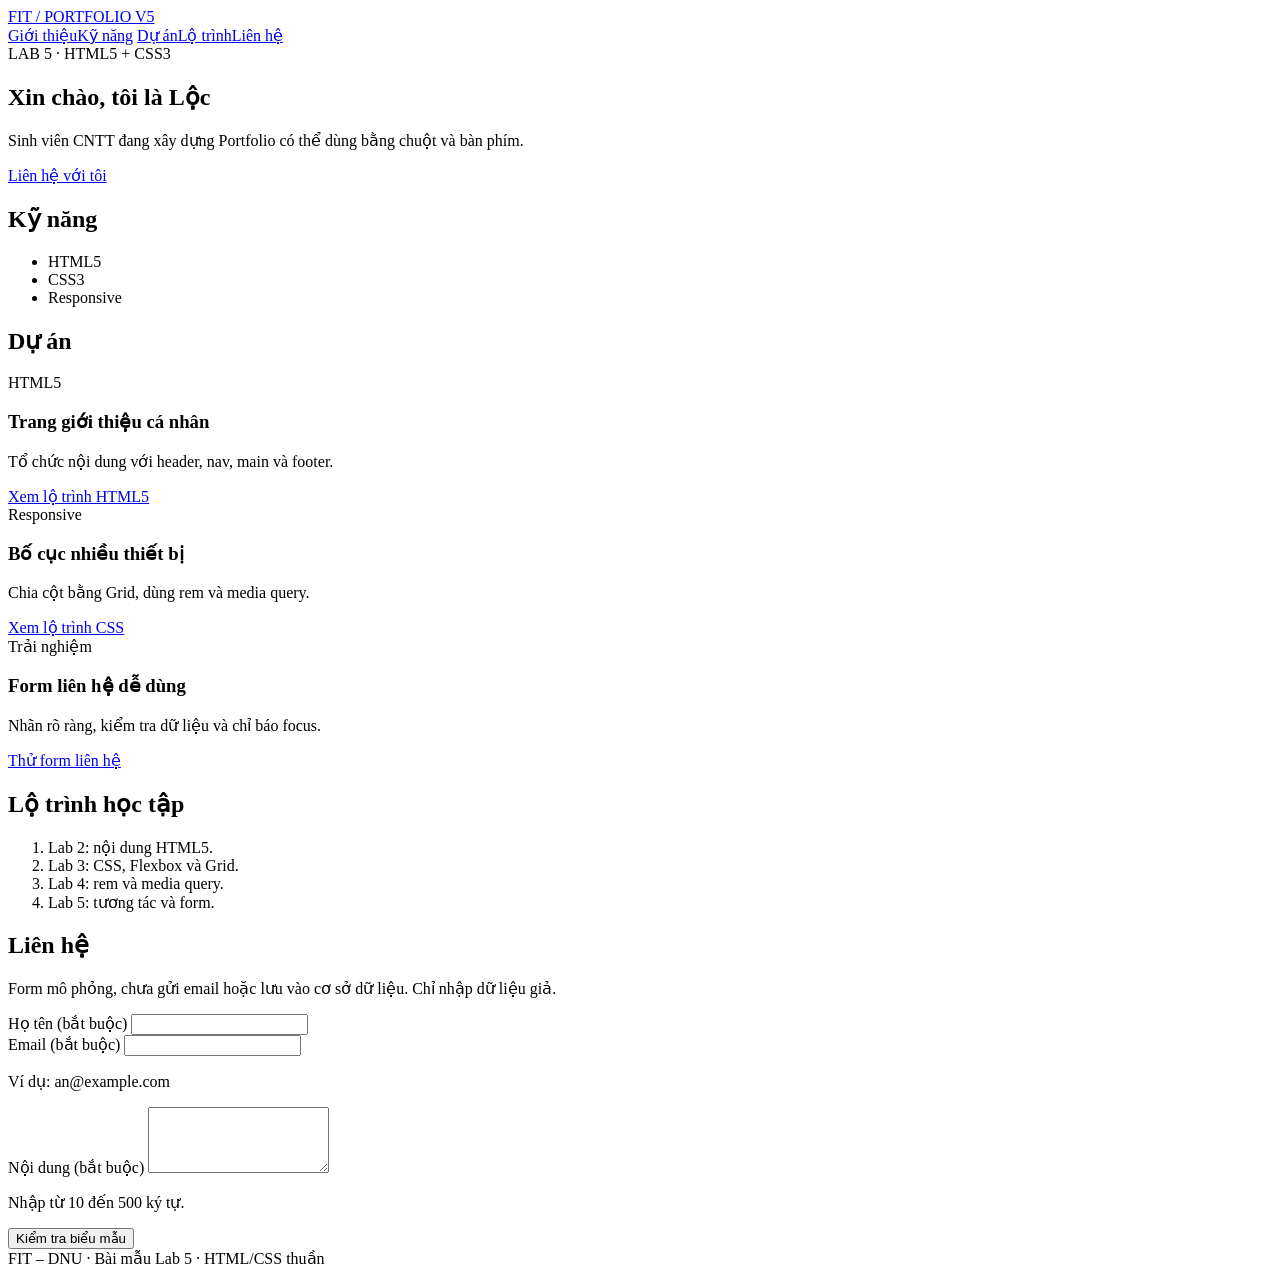
==== index.html @ 1bc29a13 "Add files via upload" ====
<!doctype html>
<html lang="vi">

<head>
    <meta charset="utf-8">
    <meta name="viewport" content="width=device-width,initial-scale=1">
    <title>Lab 5 · Portfolio thực hành</title>
    <link rel="stylesheet" href="css/style.css">
</head>

<body>
    <header><a class="brand" href="#gioi-thieu">FIT / PORTFOLIO V5</a>
        <nav class="menu" aria-label="Điều hướng chính">
            <a href="#gioi-thieu">Giới thiệu</a><a href="#ky-nang">Kỹ năng</a>
            <a href="#du-an">Dự án</a><a href="#lo-trinh">Lộ trình</a><a href="#lien-he">Liên hệ</a>
        </nav>
    </header>
    <main>
        <section class="hero" id="gioi-thieu"><span>LAB 5 · HTML5 + CSS3</span>
            <h1>Xin chào, tôi là Lộc</h1>
            <p>Sinh viên CNTT đang xây dựng Portfolio có thể dùng bằng chuột và bàn phím.</p>
            <a class="button" href="#lien-he">Liên hệ với tôi</a>
        </section>
        <section id="ky-nang">
            <h2>Kỹ năng</h2>
            <ul class="skills">
                <li>HTML5</li>
                <li>CSS3</li>
                <li>Responsive</li>
            </ul>
        </section>
        <section id="du-an">
            <h2>Dự án</h2>
            <div class="project-grid">
                <article class="card"><span class="tag">HTML5</span>
                    <h3>Trang giới thiệu cá nhân</h3>
                    <p>Tổ chức nội dung với header, nav, main và footer.</p><a href="#lo-trinh">Xem lộ trình HTML5</a>
                </article>
                <article class="card"><span class="tag">Responsive</span>
                    <h3>Bố cục nhiều thiết bị</h3>
                    <p>Chia cột bằng Grid, dùng rem và media query.</p><a href="#lo-trinh">Xem lộ trình CSS</a>
                </article>
                <article class="card"><span class="tag">Trải nghiệm</span>
                    <h3>Form liên hệ dễ dùng</h3>
                    <p>Nhãn rõ ràng, kiểm tra dữ liệu và chỉ báo focus.</p><a href="#lien-he">Thử form liên hệ</a>
                </article>
            </div>
        </section>
        <section id="lo-trinh">
            <h2>Lộ trình học tập</h2>
            <ol>
                <li>Lab 2: nội dung HTML5.</li>
                <li>Lab 3: CSS, Flexbox và Grid.</li>
                <li>Lab 4: rem và media query.</li>
                <li>Lab 5: tương tác và form.</li>
            </ol>
        </section>
        <section id="lien-he">
            <h2>Liên hệ</h2>
            <p>Form mô phỏng, chưa gửi email hoặc lưu vào cơ sở dữ liệu. Chỉ nhập dữ liệu giả.</p>
            <form action="ket-qua.html" method="get">
                <div class="form-field">
                    <label for="fullname">Họ tên (bắt buộc)</label><!-- 4.1 -->
                    <input id="fullname" name="fullname" type="text" autocomplete="name" required
                        minlength="2"><!-- 4.4 -->
                </div>
                <div class="form-field"><label for="email">Email (bắt buộc)</label>
                    <input id="email" name="email" type="email" required autocomplete="email"
                        aria-describedby="email-help"><!-- 4.2; 4.3 -->
                    <p class="help" id="email-help">Ví dụ: an@example.com</p>
                </div>
                <div class="form-field"><label for="message">Nội dung (bắt buộc)</label>
                    <textarea id="message" name="message" rows="4" required minlength="10" maxlength="500"
                        aria-describedby="email-help"></textarea><!-- 4.5; 4.6; 4.7 -->
                    <p class="help" id="message-help">Nhập từ 10 đến 500 ký tự.</p> 
                </div>
                <button class="button" type="submit">Kiểm tra biểu mẫu</button><!-- 4.8 -->
            </form>
        </section>
    </main>
    <footer>FIT – DNU · Bài mẫu Lab 5 · HTML/CSS thuần</footer>
</body>

</html>
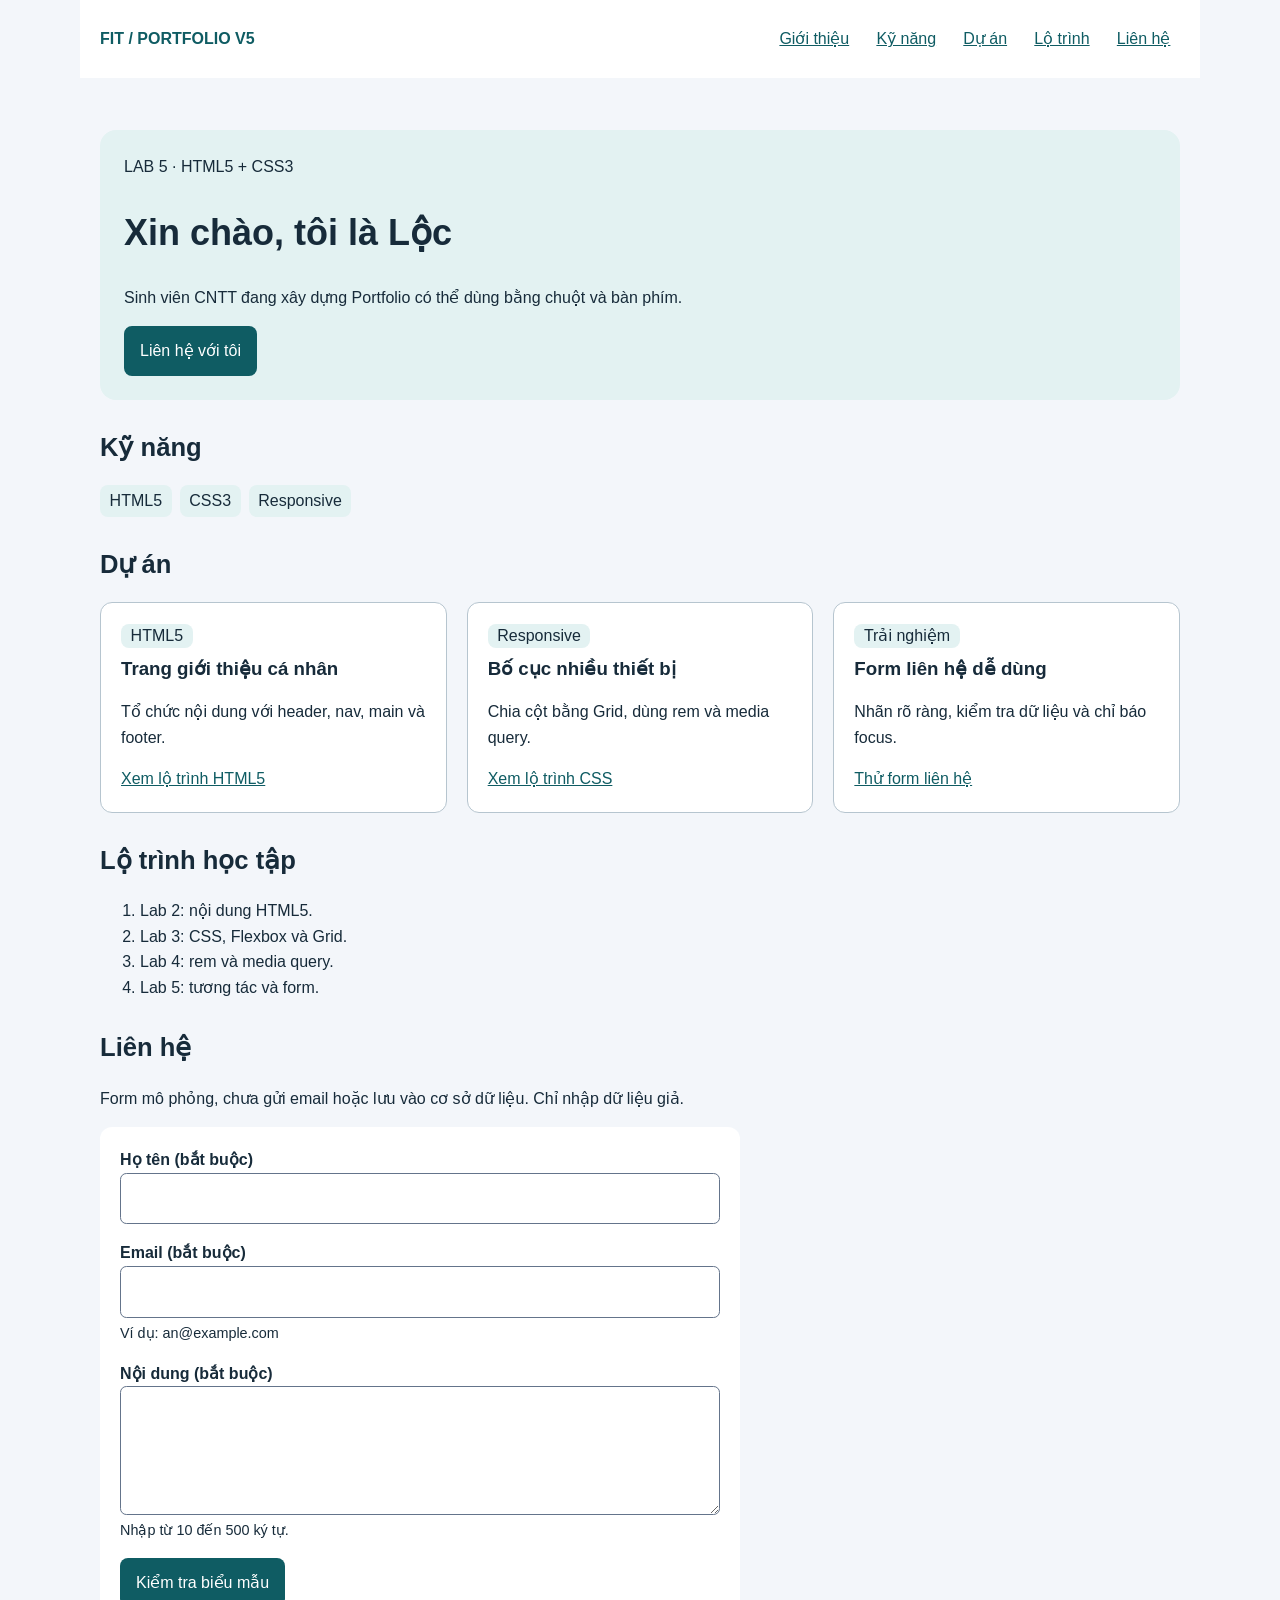
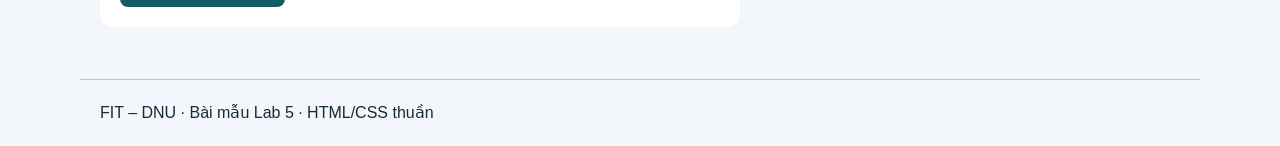
==== commit 17822f37: "v1" ====
--- a/index.html
+++ b/index.html
@@ -5,7 +5,7 @@
     <meta charset="utf-8">
     <meta name="viewport" content="width=device-width,initial-scale=1">
     <title>Lab 5 · Portfolio thực hành</title>
-    <link rel="stylesheet" href="css/style.css">
+    <link rel="stylesheet" href="style.css">
 </head>
 
 <body>
@@ -71,7 +71,7 @@
                 </div>
                 <div class="form-field"><label for="message">Nội dung (bắt buộc)</label>
                     <textarea id="message" name="message" rows="4" required minlength="10" maxlength="500"
-                        aria-describedby="email-help"></textarea><!-- 4.5; 4.6; 4.7 -->
+                        aria-describedby="message-help"></textarea><!-- 4.5; 4.6; 4.7 -->
                     <p class="help" id="message-help">Nhập từ 10 đến 500 ký tự.</p> 
                 </div>
                 <button class="button" type="submit">Kiểm tra biểu mẫu</button><!-- 4.8 -->
--- a/style.css
+++ b/style.css
@@ -0,0 +1,276 @@
+/* LAB 5: chi thay cac o trong co ma 1.1 den 5.6.
+   Base responsive tu Lab 4 da hoan thanh. Khong xoa @media. */
+:root {
+  --bg: #f3f6fa;
+  --text: #172b3a;
+  --primary: #0f5c63;
+  --hover: #083e43;
+  --soft: #e3f2f2;
+  --focus: #b34500;
+  --line: #b6c5cf;
+}
+
+* {
+  box-sizing: border-box;
+}
+
+html {
+  font-size: 100%;
+}
+
+body {
+  margin: 0;
+  font-family: Arial, sans-serif;
+  line-height: 1.6;
+  color: var(--text);
+  background: var(--bg);
+}
+
+a {
+  color: var(--primary);
+}
+
+h1,
+h2,
+h3 {
+  line-height: 1.25;
+}
+
+h1 {
+  font-size: 2.25rem;
+}
+
+h2 {
+  font-size: 1.6rem;
+}
+
+header,
+main,
+footer {
+  max-width: 70rem;
+  margin: auto;
+  padding: 1.25rem;
+}
+
+header {
+  background: white;
+  display: flex;
+  flex-wrap: wrap;
+  align-items: center;
+  justify-content: space-between;
+  gap: 1rem;
+}
+
+.brand {
+  font-weight: bold;
+  text-decoration: none;
+}
+
+.menu {
+  display: flex;
+  flex-wrap: wrap;
+  gap: .5rem;
+}
+
+.menu a {
+  display: inline-block;
+  padding: .4rem .6rem;
+  border-radius: .4rem;
+}
+
+section {
+  margin-block: 2rem;
+  scroll-margin-top: 1rem;
+}
+
+.hero {
+  background: var(--soft);
+  padding: 1.5rem;
+  border-radius: 1rem;
+}
+
+.skills {
+  display: flex;
+  flex-wrap: wrap;
+  gap: .5rem;
+  padding: 0;
+  list-style: none;
+}
+
+.skills li,
+.tag {
+  background: var(--soft);
+  padding: .2rem .6rem;
+  border-radius: .5rem;
+}
+
+.project-grid {
+  display: grid;
+  grid-template-columns: 1fr;
+  gap: 1.25rem;
+}
+
+.card {
+  min-width: 0;
+  border: 1px solid var(--line);
+  border-radius: .75rem;
+  padding: 1.25rem;
+  background: white;
+  overflow-wrap: anywhere;
+}
+
+.card h3 {
+  margin-top: .5rem;
+}
+
+.card a {
+  display: inline-block;
+}
+
+.button {
+  display: inline-block;
+  padding: .75rem 1rem;
+  border: 0;
+  background: var(--primary);
+  color: white;
+  border-radius: .5rem;
+  cursor: pointer;
+  text-decoration: none;
+}
+
+form {
+  max-width: 40rem;
+  background: white;
+  border-radius: .75rem;
+  padding: 1.25rem;
+}
+
+.form-field {
+  margin-bottom: 1rem;
+}
+
+label {
+  display: block;
+  font-weight: bold;
+}
+
+.help {
+  font-size: .9rem;
+  margin: .25rem 0 0;
+}
+
+input,
+textarea {
+  display: block;
+  border: 1px solid #64748b;
+  border-radius: .4rem;
+}
+
+textarea {
+  min-height: 8rem;
+}
+
+footer {
+  border-top: 1px solid var(--line);
+}
+
+@media (min-width:48rem) {
+  .project-grid {
+    grid-template-columns: repeat(2, minmax(0, 1fr));
+  }
+}
+
+@media (min-width:64rem) {
+  .project-grid {
+    grid-template-columns: repeat(3, minmax(0, 1fr));
+  }
+}
+
+/* NHIEM VU 1: focus va menu. Khong xoa outline mac dinh. */
+a:focus-visible,
+/* 1.1 */
+button:focus-visible,
+input:focus-visible,
+textarea:focus-visible {
+  outline-style: solid;
+  /* 1.2 */
+  outline-width: 0.1875rem;
+  /* 1.3 */
+  outline-color: var(--focus);
+  /* 1.4 */
+  outline-offset: 0.1875rem;
+  /* 1.5 */
+}
+
+.menu a:hover {
+  background: var(--soft);
+}
+
+/* 1.6 */
+/* NHIEM VU 2: button */
+.button {
+  transition:background-color,
+    /* 2.1 */
+    180ms
+    /* 2.2 */
+    ease,
+    /* 2.3 */
+    transform 180ms ease;
+}
+
+.button:hover {
+  background: var(--hover);
+}
+
+/* 2.4 */
+.button:active{
+  /* 2.5 */
+  transform: translateY(0.0625rem);
+  /* 2.6 */
+}
+
+/* NHIEM VU 3: card va link */
+.card {
+  transition:transform
+    /* 3.1 */
+    180ms ease;
+}
+
+/* 3.2 */
+.card:hover {
+  /* 3.3 */
+  transform: translateY(-0.25rem);
+  /* 3.4; 3.5 */
+}
+
+.card:focus-within {
+  transform: translateY(-0.25rem);
+}
+
+/* 3.6 */
+/* NHIEM VU 4 nam trong index.html. */
+/* NHIEM VU 5: form */
+input,
+textarea {
+  width: 100%;
+  /* 5.1 */
+  box-sizing: border-box;
+  /* 5.2 */
+  padding: 0.75rem;
+  /* 5.3 */
+  min-width: 0;
+  /* 5.4 */
+}
+
+textarea {
+  resize: vertical;
+}
+
+/* 5.5 */
+input,
+textarea,
+button {
+  font: inherit;
+}
+
+/* 5.6 */         
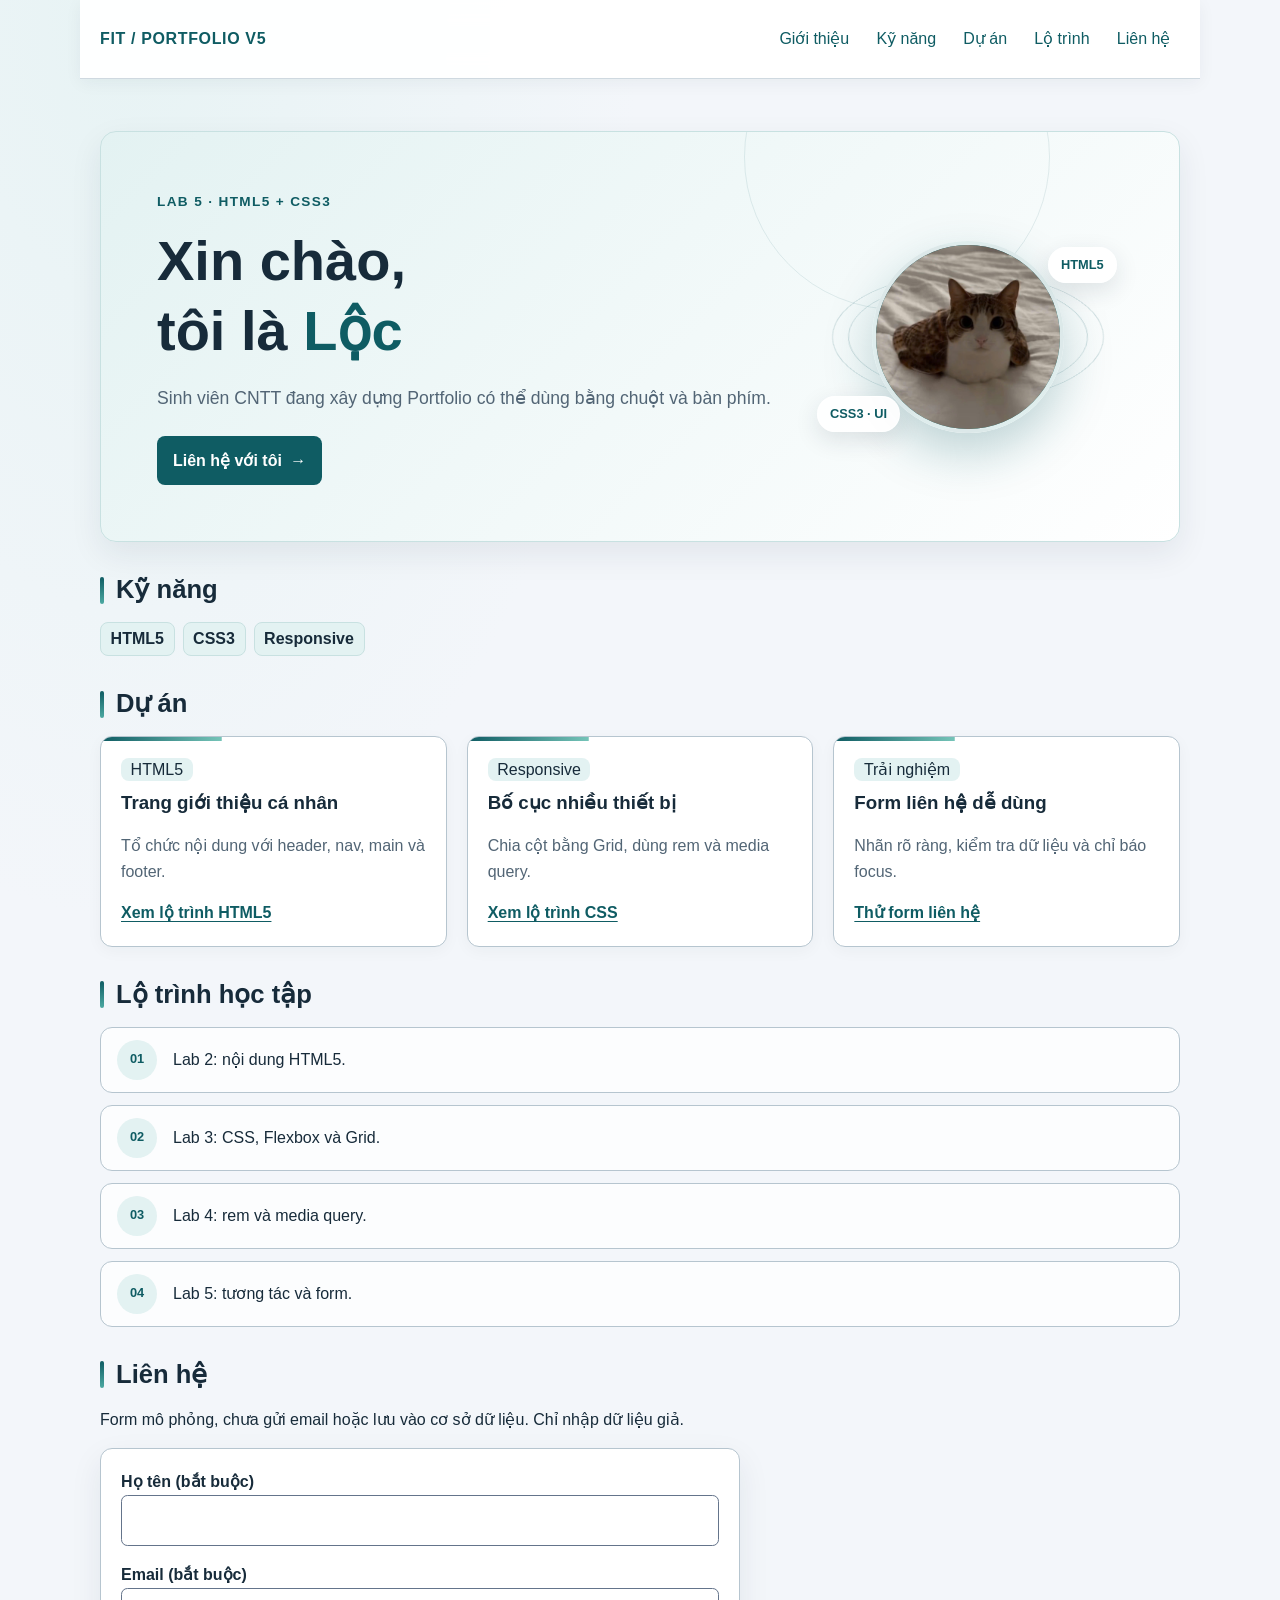
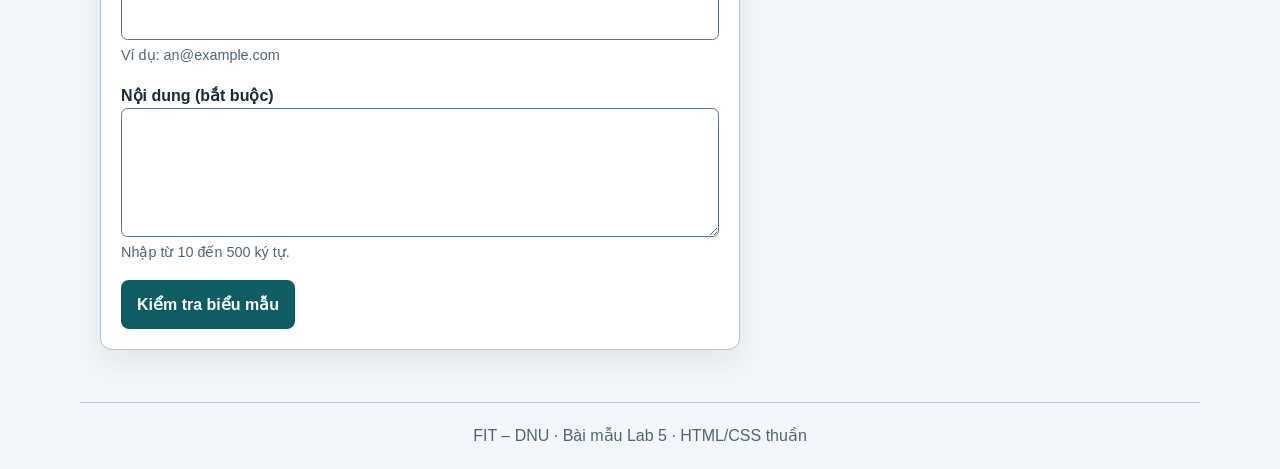
==== commit d790a3b6: "v3 lần cập nhật lớn" ====
--- a/index.html
+++ b/index.html
@@ -16,10 +16,22 @@
         </nav>
     </header>
     <main>
-        <section class="hero" id="gioi-thieu"><span>LAB 5 · HTML5 + CSS3</span>
-            <h1>Xin chào, tôi là Lộc</h1>
-            <p>Sinh viên CNTT đang xây dựng Portfolio có thể dùng bằng chuột và bàn phím.</p>
-            <a class="button" href="#lien-he">Liên hệ với tôi</a>
+        <section class="hero" id="gioi-thieu">
+            <div class="hero-copy">
+                <span>LAB 5 · HTML5 + CSS3</span>
+                <h1>Xin chào,<br>tôi là <span class="hero-name">Lộc</span></h1>
+                <p>Sinh viên CNTT đang xây dựng Portfolio có thể dùng bằng chuột và bàn phím.</p>
+                <a class="button" href="#lien-he">Liên hệ với tôi <span aria-hidden="true">→</span></a>
+            </div>
+            <div class="hero-art">
+                <span class="hero-orbit hero-orbit-one" aria-hidden="true"></span>
+                <span class="hero-orbit hero-orbit-two" aria-hidden="true"></span>
+                <span class="hero-initial">
+                    <img class="hero-photo" src="images/avatar.jpg" alt="Ảnh đại diện minh họa">
+                </span>
+                <span class="hero-chip hero-chip-top">HTML5</span>
+                <span class="hero-chip hero-chip-bottom">CSS3 · UI</span>
+            </div>
         </section>
         <section id="ky-nang">
             <h2>Kỹ năng</h2>
@@ -46,13 +58,13 @@
                 </article>
             </div>
         </section>
-        <section id="lo-trinh">
+        <section class="journey" id="lo-trinh">
             <h2>Lộ trình học tập</h2>
             <ol>
-                <li>Lab 2: nội dung HTML5.</li>
-                <li>Lab 3: CSS, Flexbox và Grid.</li>
-                <li>Lab 4: rem và media query.</li>
-                <li>Lab 5: tương tác và form.</li>
+                <li><span class="journey-step">01</span><span>Lab 2: nội dung HTML5.</span></li>
+                <li><span class="journey-step">02</span><span>Lab 3: CSS, Flexbox và Grid.</span></li>
+                <li><span class="journey-step">03</span><span>Lab 4: rem và media query.</span></li>
+                <li><span class="journey-step">04</span><span>Lab 5: tương tác và form.</span></li>
             </ol>
         </section>
         <section id="lien-he">
--- a/style.css
+++ b/style.css
@@ -8,6 +8,9 @@
   --soft: #e3f2f2;
   --focus: #b34500;
   --line: #b6c5cf;
+  --surface: #fff;
+  --muted: #526575;
+  --shadow: 0 0.75rem 2rem rgb(23 43 58 / 8%);
 }
 
 * {
@@ -23,11 +26,14 @@
   font-family: Arial, sans-serif;
   line-height: 1.6;
   color: var(--text);
-  background: var(--bg);
+  background:
+    radial-gradient(ellipse at 10% 0%, rgb(227 242 242 / 75%), transparent 32rem),
+    var(--bg);
 }
 
 a {
   color: var(--primary);
+  text-underline-offset: 0.2em;
 }
 
 h1,
@@ -53,17 +59,24 @@
 }
 
 header {
-  background: white;
+  position: sticky;
+  top: 0;
+  z-index: 2;
+  background: rgb(255 255 255 / 94%);
+  border-bottom: 1px solid rgb(182 197 207 / 65%);
+  box-shadow: 0 0.25rem 1rem rgb(23 43 58 / 5%);
   display: flex;
   flex-wrap: wrap;
   align-items: center;
   justify-content: space-between;
   gap: 1rem;
+  backdrop-filter: blur(0.75rem);
 }
 
 .brand {
   font-weight: bold;
   text-decoration: none;
+  letter-spacing: 0.04em;
 }
 
 .menu {
@@ -76,17 +89,158 @@
   display: inline-block;
   padding: .4rem .6rem;
   border-radius: .4rem;
+  text-decoration: none;
+  transition: background-color 180ms ease, color 180ms ease;
 }
 
 section {
   margin-block: 2rem;
-  scroll-margin-top: 1rem;
+  scroll-margin-top: 6rem;
+}
+
+section > h2 {
+  position: relative;
+  margin-bottom: 1rem;
+  padding-left: 1rem;
+}
+
+section > h2::before {
+  position: absolute;
+  top: 0.1em;
+  bottom: 0.1em;
+  left: 0;
+  width: 0.25rem;
+  border-radius: 1rem;
+  background: linear-gradient(var(--primary), #4ca9a2);
+  content: "";
 }
 
 .hero {
-  background: var(--soft);
-  padding: 1.5rem;
+  position: relative;
+  overflow: hidden;
+  display: grid;
+  grid-template-columns: minmax(0, 1.35fr) minmax(14rem, 0.65fr);
+  align-items: center;
+  gap: 1rem;
+  background: linear-gradient(135deg, #e3f2f2 0%, #fff 100%);
+  border: 1px solid #c8e1e1;
+  padding: clamp(1.5rem, 5vw, 3.5rem);
   border-radius: 1rem;
+  box-shadow: var(--shadow);
+  isolation: isolate;
+}
+
+.hero::before {
+  position: absolute;
+  z-index: -1;
+  top: -8rem;
+  right: 12%;
+  width: 19rem;
+  aspect-ratio: 1;
+  border: 1px solid rgb(15 92 99 / 10%);
+  border-radius: 50%;
+  content: "";
+}
+
+.hero-copy {
+  position: relative;
+  z-index: 1;
+}
+
+.hero-copy > span {
+  display: inline-block;
+  color: var(--primary);
+  font-size: 0.85rem;
+  font-weight: bold;
+  letter-spacing: 0.1em;
+}
+
+.hero h1 {
+  max-width: 16ch;
+  margin-block: 0.75rem;
+  font-size: clamp(2.25rem, 7vw, 3.5rem);
+  animation: rise-in 650ms both;
+}
+
+.hero-name {
+  color: var(--primary);
+}
+
+.hero p {
+  max-width: 42rem;
+  margin-bottom: 1.5rem;
+  color: var(--muted);
+  font-size: 1.1rem;
+}
+
+.hero-art {
+  position: relative;
+  display: grid;
+  min-height: 16rem;
+  place-items: center;
+  animation: float-in 700ms 100ms both;
+}
+
+.hero-initial {
+  z-index: 1;
+  display: grid;
+  width: clamp(8rem, 18vw, 12rem);
+  aspect-ratio: 1;
+  place-items: center;
+  overflow: hidden;
+  border: 0.3rem solid rgb(255 255 255 / 85%);
+  border-radius: 50%;
+  background: linear-gradient(145deg, #0f5c63, #2d9290);
+  box-shadow: 0 1.25rem 3rem rgb(15 92 99 / 25%);
+  animation: photo-float 5s ease-in-out 800ms infinite;
+}
+
+.hero-photo {
+  display: block;
+  width: 100%;
+  height: 100%;
+  object-fit: cover;
+  object-position: center;
+}
+
+.hero-orbit {
+  position: absolute;
+  width: 15rem;
+  aspect-ratio: 1;
+  border: 1px solid rgb(15 92 99 / 20%);
+  border-radius: 50%;
+}
+
+.hero-orbit-one {
+  transform: rotateX(62deg) rotate(-25deg);
+}
+
+.hero-orbit-two {
+  width: 17rem;
+  transform: rotateX(62deg) rotate(45deg);
+}
+
+.hero-chip {
+  position: absolute;
+  z-index: 2;
+  padding: 0.4rem 0.75rem;
+  border: 1px solid rgb(255 255 255 / 80%);
+  border-radius: 999px;
+  background: rgb(255 255 255 / 90%);
+  box-shadow: 0 0.5rem 1.5rem rgb(23 43 58 / 12%);
+  color: var(--primary);
+  font-size: 0.8rem;
+  font-weight: bold;
+}
+
+.hero-chip-top {
+  top: 15%;
+  right: 2%;
+}
+
+.hero-chip-bottom {
+  bottom: 13%;
+  left: 1%;
 }
 
 .skills {
@@ -104,6 +258,11 @@
   border-radius: .5rem;
 }
 
+.skills li {
+  border: 1px solid #c8e1e1;
+  font-weight: bold;
+}
+
 .project-grid {
   display: grid;
   grid-template-columns: 1fr;
@@ -111,20 +270,39 @@
 }
 
 .card {
+  position: relative;
   min-width: 0;
+  overflow: hidden;
   border: 1px solid var(--line);
   border-radius: .75rem;
   padding: 1.25rem;
-  background: white;
+  background: var(--surface);
   overflow-wrap: anywhere;
+  box-shadow: 0 0.25rem 1rem rgb(23 43 58 / 4%);
+}
+
+.card::before {
+  position: absolute;
+  inset: 0 0 auto;
+  height: 0.25rem;
+  background: linear-gradient(90deg, var(--primary), #75c4b8);
+  content: "";
+  transform: scaleX(0.35);
+  transform-origin: left;
+  transition: transform 220ms ease;
 }
 
 .card h3 {
   margin-top: .5rem;
 }
 
+.card p {
+  color: var(--muted);
+}
+
 .card a {
   display: inline-block;
+  font-weight: bold;
 }
 
 .button {
@@ -136,13 +314,65 @@
   border-radius: .5rem;
   cursor: pointer;
   text-decoration: none;
+  font-weight: bold;
+  transition: background-color 180ms ease, /* 2.1; 2.2; 2.3 */
+    transform 180ms ease;
+}
+
+.button span {
+  display: inline-block;
+  margin-left: 0.25rem;
+  transition: transform 180ms ease;
+}
+
+.button:hover span {
+  transform: translateX(0.2rem);
+}
+
+.journey ol {
+  display: grid;
+  gap: 0.75rem;
+  margin: 0;
+  padding: 0;
+  list-style: none;
+}
+
+.journey li {
+  display: flex;
+  align-items: center;
+  gap: 1rem;
+  padding: 0.75rem 1rem;
+  border: 1px solid var(--line);
+  border-radius: 0.75rem;
+  background: rgb(255 255 255 / 75%);
+  transition: border-color 180ms ease, transform 180ms ease;
+}
+
+.journey li:hover {
+  transform: translateX(0.25rem);
+  border-color: var(--primary);
+}
+
+.journey-step {
+  display: grid;
+  width: 2.5rem;
+  aspect-ratio: 1;
+  flex: 0 0 auto;
+  place-items: center;
+  border-radius: 50%;
+  background: var(--soft);
+  color: var(--primary);
+  font-size: 0.8rem;
+  font-weight: bold;
 }
 
 form {
   max-width: 40rem;
-  background: white;
+  background: var(--surface);
+  border: 1px solid var(--line);
   border-radius: .75rem;
   padding: 1.25rem;
+  box-shadow: var(--shadow);
 }
 
 .form-field {
@@ -157,6 +387,7 @@
 .help {
   font-size: .9rem;
   margin: .25rem 0 0;
+  color: var(--muted);
 }
 
 input,
@@ -164,6 +395,14 @@
   display: block;
   border: 1px solid #64748b;
   border-radius: .4rem;
+  background: var(--surface);
+  color: var(--text);
+  transition: border-color 180ms ease, box-shadow 180ms ease;
+}
+
+input:hover,
+textarea:hover {
+  border-color: var(--primary);
 }
 
 textarea {
@@ -172,6 +411,8 @@
 
 footer {
   border-top: 1px solid var(--line);
+  color: var(--muted);
+  text-align: center;
 }
 
 @media (min-width:48rem) {
@@ -204,20 +445,11 @@
 
 .menu a:hover {
   background: var(--soft);
+  color: var(--hover);
 }
 
 /* 1.6 */
 /* NHIEM VU 2: button */
-.button {
-  transition:background-color,
-    /* 2.1 */
-    180ms
-    /* 2.2 */
-    ease,
-    /* 2.3 */
-    transform 180ms ease;
-}
-
 .button:hover {
   background: var(--hover);
 }
@@ -231,20 +463,25 @@
 
 /* NHIEM VU 3: card va link */
 .card {
-  transition:transform
-    /* 3.1 */
-    180ms ease;
+  transition: transform 180ms ease, box-shadow 180ms ease; /* 3.1 */
 }
 
 /* 3.2 */
 .card:hover {
   /* 3.3 */
   transform: translateY(-0.25rem);
+  box-shadow: var(--shadow);
+  border-color: #9abfc0;
+}
+
+.card:hover::before {
+  transform: scaleX(1);
   /* 3.4; 3.5 */
 }
 
 .card:focus-within {
   transform: translateY(-0.25rem);
+  box-shadow: var(--shadow);
 }
 
 /* 3.6 */
@@ -273,4 +510,122 @@
   font: inherit;
 }
 
-/* 5.6 */         +/* 5.6 */
+main > h1 {
+  margin-top: 1rem;
+}
+
+main > p {
+  max-width: 48rem;
+}
+
+.result-page {
+  max-width: 48rem;
+  margin-block: clamp(2rem, 10vh, 6rem);
+  padding: clamp(1.5rem, 5vw, 3rem);
+  background: var(--surface);
+  border: 1px solid var(--line);
+  border-radius: 1rem;
+  box-shadow: var(--shadow);
+}
+
+.result-page h1 {
+  margin-top: 0;
+}
+
+.result-page p {
+  color: var(--muted);
+}
+
+@media (max-width: 36rem) {
+  header,
+  main,
+  footer {
+    padding: 1rem;
+  }
+
+  header {
+    position: static;
+  }
+
+  .menu {
+    gap: 0.25rem;
+  }
+
+  .menu a {
+    padding: 0.35rem 0.45rem;
+  }
+
+  form {
+    padding: 1rem;
+  }
+
+  .hero {
+    grid-template-columns: 1fr;
+  }
+
+  .hero-art {
+    min-height: 13rem;
+  }
+
+  .hero-initial {
+    width: 8rem;
+  }
+
+  .hero-orbit {
+    width: 12rem;
+  }
+
+  .hero-orbit-two {
+    width: 14rem;
+  }
+}
+
+@media (prefers-reduced-motion: reduce) {
+  *,
+  *::before,
+  *::after {
+    scroll-behavior: auto !important;
+    transition-duration: 0.01ms !important;
+    animation-duration: 0.01ms !important;
+    animation-iteration-count: 1 !important;
+  }
+
+}
+
+@keyframes rise-in {
+  from {
+    opacity: 0;
+    transform: translateY(0.75rem);
+  }
+
+  to {
+    opacity: 1;
+    transform: translateY(0);
+  }
+}
+
+@keyframes float-in {
+  from {
+    opacity: 0;
+    transform: translateY(1rem) scale(0.96);
+  }
+
+  to {
+    opacity: 1;
+    transform: translateY(0) scale(1);
+  }
+}
+
+@keyframes photo-float {
+  0%,
+  100% {
+    transform: translateY(0);
+    box-shadow: 0 1.25rem 3rem rgb(15 92 99 / 25%);
+  }
+
+  50% {
+    transform: translateY(-0.45rem);
+    box-shadow: 0 1.75rem 3.25rem rgb(15 92 99 / 20%);
+  }
+}
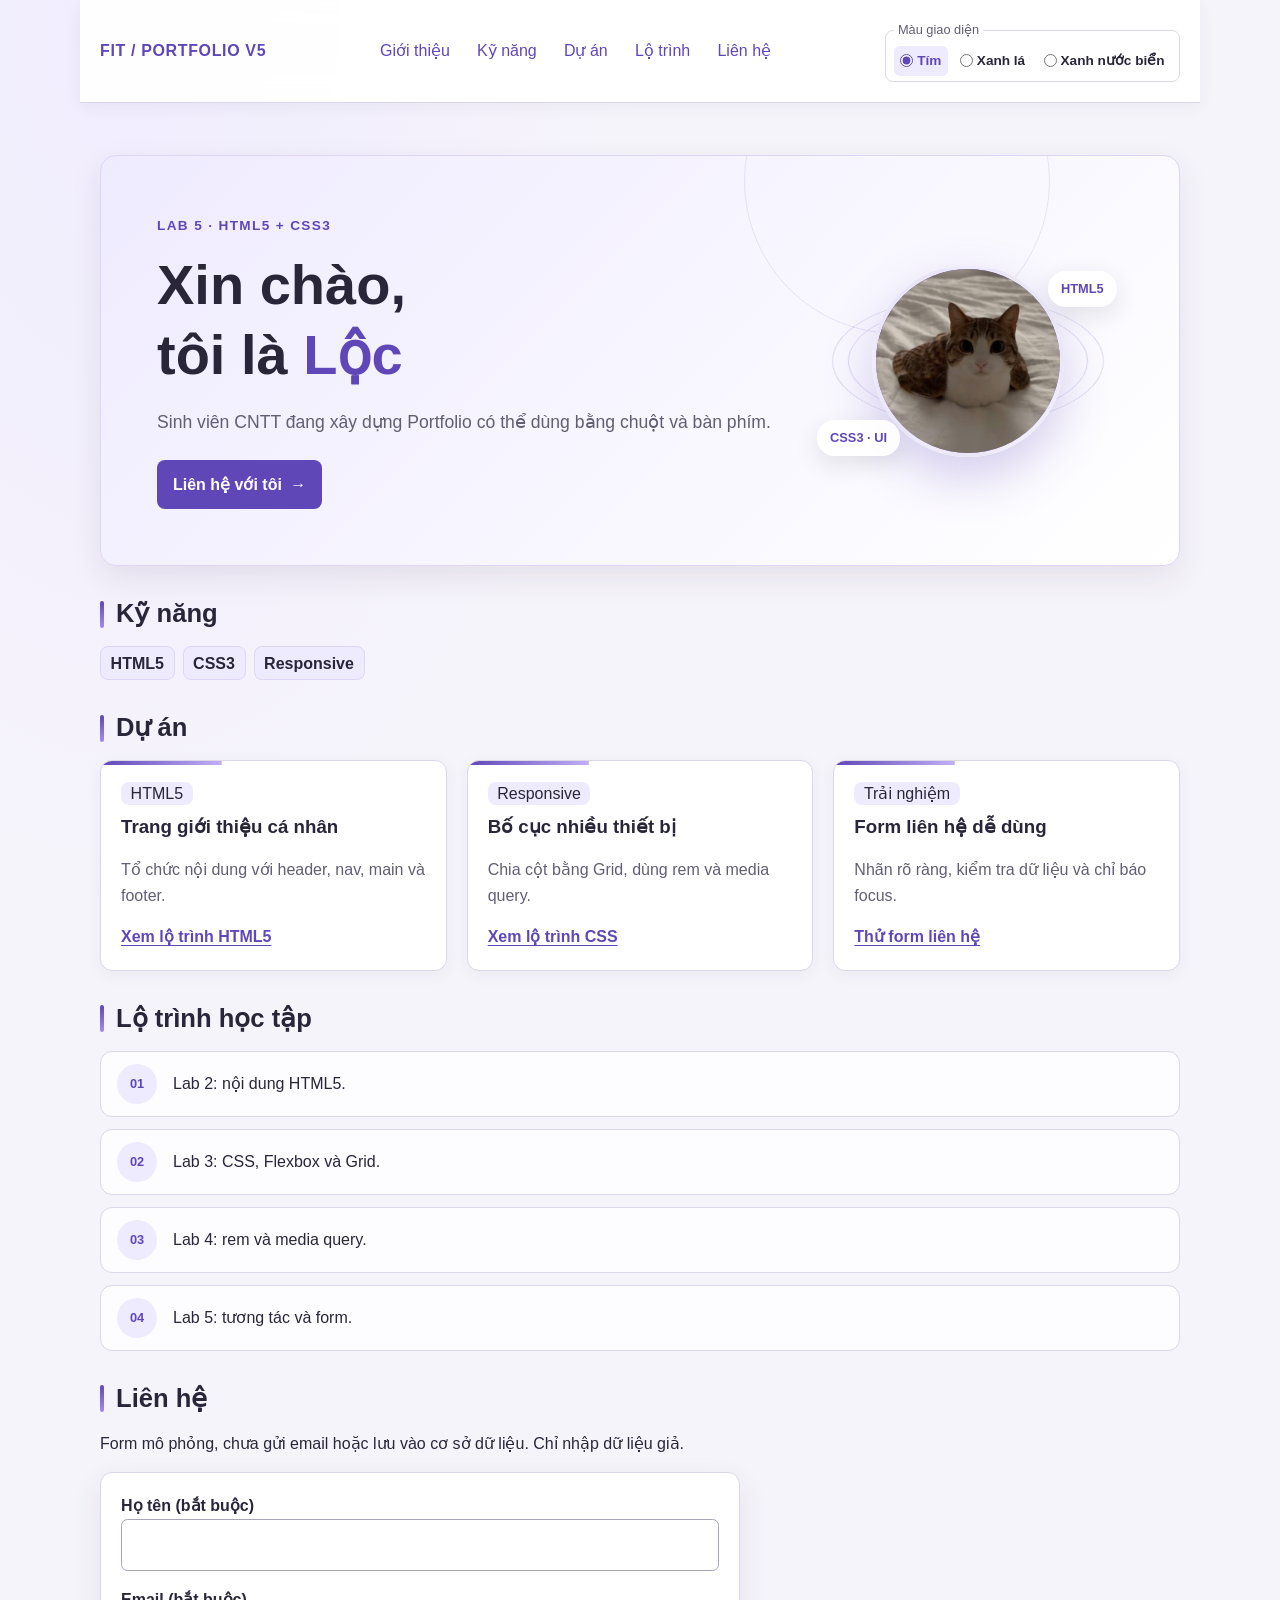
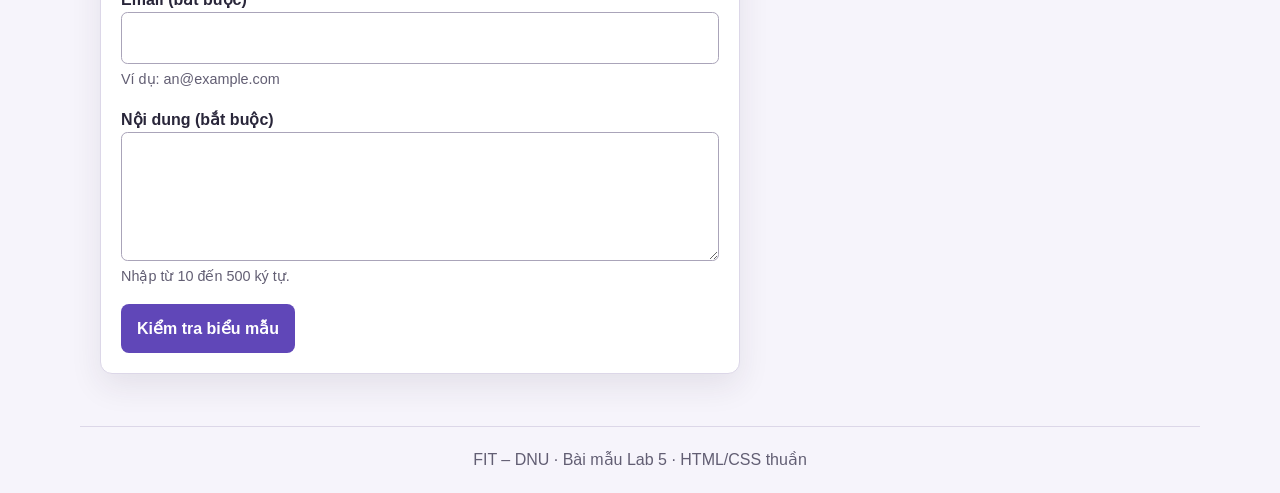
==== commit 8c0fb379: "v8 thêm nút đổi các màu của giao diện" ====
--- a/index.html
+++ b/index.html
@@ -14,6 +14,12 @@
             <a href="#gioi-thieu">Giới thiệu</a><a href="#ky-nang">Kỹ năng</a>
             <a href="#du-an">Dự án</a><a href="#lo-trinh">Lộ trình</a><a href="#lien-he">Liên hệ</a>
         </nav>
+        <fieldset class="theme-picker">
+            <legend>Màu giao diện</legend>
+            <label><input id="theme-purple" type="radio" name="theme" checked> Tím</label>
+            <label><input id="theme-green" type="radio" name="theme"> Xanh lá</label>
+            <label><input id="theme-blue" type="radio" name="theme"> Xanh nước biển</label>
+        </fieldset>
     </header>
     <main>
         <section class="hero" id="gioi-thieu">
--- a/style.css
+++ b/style.css
@@ -1,16 +1,65 @@
 /* LAB 5: chi thay cac o trong co ma 1.1 den 5.6.
    Base responsive tu Lab 4 da hoan thanh. Khong xoa @media. */
 :root {
-  --bg: #f3f6fa;
-  --text: #172b3a;
-  --primary: #0f5c63;
-  --hover: #083e43;
-  --soft: #e3f2f2;
-  --focus: #b34500;
-  --line: #b6c5cf;
+  --bg: #f6f4fb;
+  --bg-glow: rgb(239 235 255 / 85%);
+  --text: #29263a;
+  --primary: #6047b8;
+  --primary-rgb: 96 71 184;
+  --hover: #49358f;
+  --soft: #efebff;
+  --focus: #a64b2a;
+  --line: #dcd7e8;
+  --soft-border: #ded5f7;
+  --hero-border: #ded5f7;
+  --primary-light: #a58af0;
+  --card-accent: #c1aef5;
+  --input-border: #aaa4b9;
+  --hover-border: #b7a8e7;
+  --text-rgb: 41 38 58;
   --surface: #fff;
-  --muted: #526575;
-  --shadow: 0 0.75rem 2rem rgb(23 43 58 / 8%);
+  --muted: #625e73;
+  --shadow: 0 0.75rem 2rem rgb(var(--text-rgb) / 9%);
+}
+
+body:has(#theme-green:checked) {
+  --bg: #f3f8f4;
+  --bg-glow: rgb(232 245 236 / 85%);
+  --text: #26372b;
+  --primary: #287a45;
+  --primary-rgb: 40 122 69;
+  --hover: #1e6035;
+  --soft: #e8f5ec;
+  --focus: #a64b2a;
+  --line: #cbdccc;
+  --soft-border: #cde5d3;
+  --hero-border: #cde5d3;
+  --primary-light: #7bb98d;
+  --card-accent: #a9d6b3;
+  --input-border: #91a997;
+  --hover-border: #9cc9a7;
+  --text-rgb: 38 55 43;
+  --muted: #536b59;
+}
+
+body:has(#theme-blue:checked) {
+  --bg: #f1f7fb;
+  --bg-glow: rgb(226 241 250 / 85%);
+  --text: #223541;
+  --primary: #176b9a;
+  --primary-rgb: 23 107 154;
+  --hover: #105274;
+  --soft: #e5f2fa;
+  --focus: #a64b2a;
+  --line: #c8dce8;
+  --soft-border: #c9e2f1;
+  --hero-border: #c9e2f1;
+  --primary-light: #79b8dc;
+  --card-accent: #a8d5ee;
+  --input-border: #8da7b7;
+  --hover-border: #91c4df;
+  --text-rgb: 34 53 65;
+  --muted: #526977;
 }
 
 * {
@@ -27,7 +76,7 @@
   line-height: 1.6;
   color: var(--text);
   background:
-    radial-gradient(ellipse at 10% 0%, rgb(227 242 242 / 75%), transparent 32rem),
+    radial-gradient(ellipse at 10% 0%, var(--bg-glow), transparent 32rem),
     var(--bg);
 }
 
@@ -63,8 +112,8 @@
   top: 0;
   z-index: 2;
   background: rgb(255 255 255 / 94%);
-  border-bottom: 1px solid rgb(182 197 207 / 65%);
-  box-shadow: 0 0.25rem 1rem rgb(23 43 58 / 5%);
+  border-bottom: 1px solid var(--line);
+  box-shadow: 0 0.25rem 1rem rgb(var(--text-rgb) / 5%);
   display: flex;
   flex-wrap: wrap;
   align-items: center;
@@ -77,6 +126,46 @@
   font-weight: bold;
   text-decoration: none;
   letter-spacing: 0.04em;
+}
+
+.theme-picker {
+  display: flex;
+  flex-wrap: wrap;
+  align-items: center;
+  gap: .35rem;
+  margin: 0;
+  padding: .35rem .5rem;
+  border: 1px solid var(--line);
+  border-radius: .5rem;
+  background: var(--surface);
+}
+
+.theme-picker legend {
+  padding-inline: .25rem;
+  color: var(--muted);
+  font-size: .8rem;
+}
+
+.theme-picker label {
+  display: inline-flex;
+  align-items: center;
+  gap: .25rem;
+  padding: .25rem .4rem;
+  border-radius: .35rem;
+  color: var(--text);
+  cursor: pointer;
+  font-size: .85rem;
+}
+
+.theme-picker label:has(input:checked) {
+  background: var(--soft);
+  color: var(--primary);
+}
+
+.theme-picker input {
+  width: auto;
+  margin: 0;
+  accent-color: var(--primary);
 }
 
 .menu {
@@ -111,7 +200,7 @@
   left: 0;
   width: 0.25rem;
   border-radius: 1rem;
-  background: linear-gradient(var(--primary), #4ca9a2);
+  background: linear-gradient(var(--primary), var(--primary-light));
   content: "";
 }
 
@@ -122,8 +211,8 @@
   grid-template-columns: minmax(0, 1.35fr) minmax(14rem, 0.65fr);
   align-items: center;
   gap: 1rem;
-  background: linear-gradient(135deg, #e3f2f2 0%, #fff 100%);
-  border: 1px solid #c8e1e1;
+  background: linear-gradient(135deg, var(--soft) 0%, #fff 100%);
+  border: 1px solid var(--hero-border);
   padding: clamp(1.5rem, 5vw, 3.5rem);
   border-radius: 1rem;
   box-shadow: var(--shadow);
@@ -137,7 +226,7 @@
   right: 12%;
   width: 19rem;
   aspect-ratio: 1;
-  border: 1px solid rgb(15 92 99 / 10%);
+  border: 1px solid rgb(var(--primary-rgb) / 12%);
   border-radius: 50%;
   content: "";
 }
@@ -190,8 +279,8 @@
   overflow: hidden;
   border: 0.3rem solid rgb(255 255 255 / 85%);
   border-radius: 50%;
-  background: linear-gradient(145deg, #0f5c63, #2d9290);
-  box-shadow: 0 1.25rem 3rem rgb(15 92 99 / 25%);
+  background: linear-gradient(145deg, var(--primary), var(--primary-light));
+  box-shadow: 0 1.25rem 3rem rgb(var(--primary-rgb) / 25%);
   animation: photo-float 5s ease-in-out 800ms infinite;
 }
 
@@ -207,7 +296,7 @@
   position: absolute;
   width: 15rem;
   aspect-ratio: 1;
-  border: 1px solid rgb(15 92 99 / 20%);
+  border: 1px solid rgb(var(--primary-rgb) / 22%);
   border-radius: 50%;
 }
 
@@ -227,7 +316,7 @@
   border: 1px solid rgb(255 255 255 / 80%);
   border-radius: 999px;
   background: rgb(255 255 255 / 90%);
-  box-shadow: 0 0.5rem 1.5rem rgb(23 43 58 / 12%);
+  box-shadow: 0 0.5rem 1.5rem rgb(var(--text-rgb) / 12%);
   color: var(--primary);
   font-size: 0.8rem;
   font-weight: bold;
@@ -259,7 +348,7 @@
 }
 
 .skills li {
-  border: 1px solid #c8e1e1;
+  border: 1px solid var(--soft-border);
   font-weight: bold;
 }
 
@@ -278,14 +367,14 @@
   padding: 1.25rem;
   background: var(--surface);
   overflow-wrap: anywhere;
-  box-shadow: 0 0.25rem 1rem rgb(23 43 58 / 4%);
+  box-shadow: 0 0.25rem 1rem rgb(var(--text-rgb) / 5%);
 }
 
 .card::before {
   position: absolute;
   inset: 0 0 auto;
   height: 0.25rem;
-  background: linear-gradient(90deg, var(--primary), #75c4b8);
+  background: linear-gradient(90deg, var(--primary), var(--card-accent));
   content: "";
   transform: scaleX(0.35);
   transform-origin: left;
@@ -393,7 +482,7 @@
 input,
 textarea {
   display: block;
-  border: 1px solid #64748b;
+  border: 1px solid var(--input-border);
   border-radius: .4rem;
   background: var(--surface);
   color: var(--text);
@@ -471,7 +560,7 @@
   /* 3.3 */
   transform: translateY(-0.25rem);
   box-shadow: var(--shadow);
-  border-color: #9abfc0;
+  border-color: var(--hover-border);
 }
 
 .card:hover::before {
@@ -621,11 +710,11 @@
   0%,
   100% {
     transform: translateY(0);
-    box-shadow: 0 1.25rem 3rem rgb(15 92 99 / 25%);
+    box-shadow: 0 1.25rem 3rem rgb(var(--primary-rgb) / 25%);
   }
 
   50% {
     transform: translateY(-0.45rem);
-    box-shadow: 0 1.75rem 3.25rem rgb(15 92 99 / 20%);
-  }
-}
+    box-shadow: 0 1.75rem 3.25rem rgb(var(--primary-rgb) / 22%);
+  }
+}
